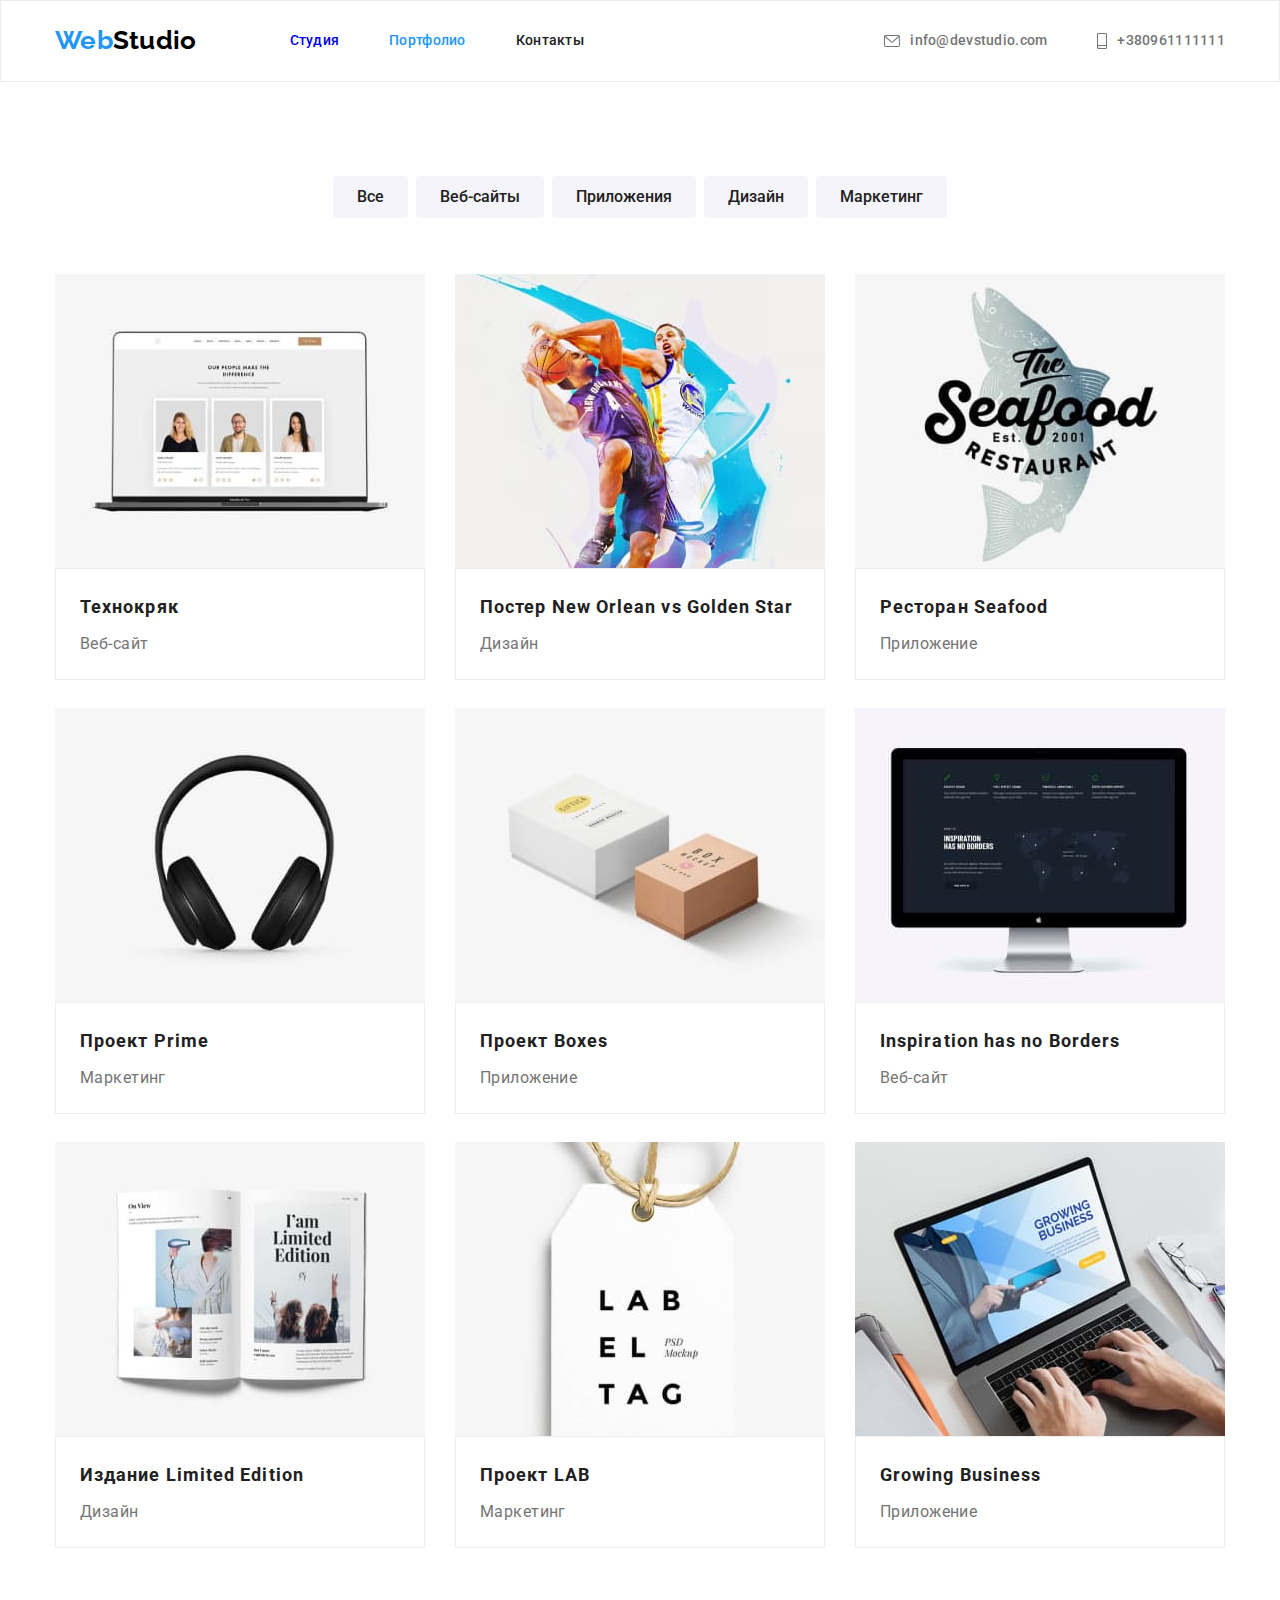
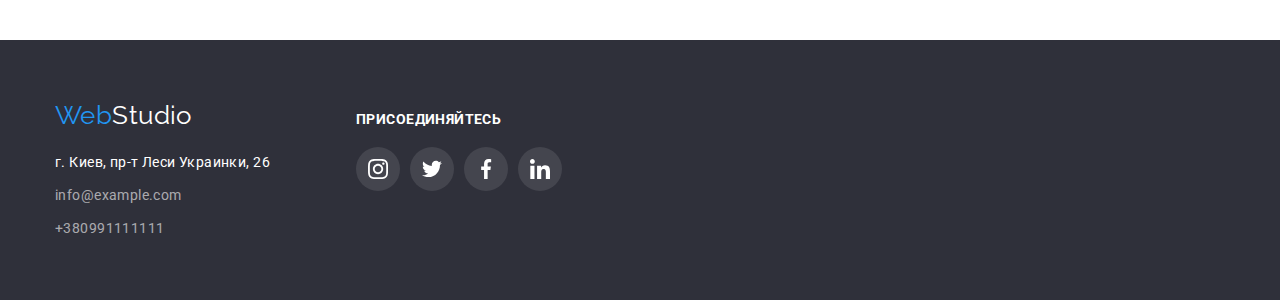
==== portfolio.html @ a189ec6f "1" ====
<!DOCTYPE html>
<html lang="en">

<head>
    <meta charset="UTF-8">
    <meta name="viewport" content="width=device-width, initial-scale=1.0">
    <title>Document</title>
    <link rel="stylesheet"
        href="https://cdnjs.cloudflare.com/ajax/libs/modern-normalize/1.0.0/modern-normalize.min.css">
    <link rel="preconnect" href="https://fonts.gstatic.com">
    <link
        href="https://fonts.googleapis.com/css2?family=Raleway:wght@700&family=Roboto:wght@400;500;700;900&display=swap"
        rel="stylesheet">
    <link href="./css/style.css" rel="stylesheet">
</head>

<body>
    <header>
        <div class="portfolio-header">
            <div class="contaner">

                <a class="logo" href="./index.html"><span class="logo-start">Web</span>Studio</a>
                <nav class="nav">
                    <ul class="nav-link">
                        <li class="item"><a href="./index.html">Студия</a></li>
                        <li class="item"><a href="./portfolio.html" class="current"> Портфолио</a></li>
                        <li class="item"><a href="">Контакты</a></li>
                    </ul>
                </nav>
                <ul class="contakt">
                    <li class="list"> <a class="contakt-link " href="mailto:info@devstudio.com">
                            <svg class="icon-mail" width="16px" height="12px">
                                <use href="./images/symbol-defs.svg#icon-envelope"></use>
                            </svg>info@devstudio.com</a></li>
                    <li class="list"><a class="contakt-link" href="tel:+380961111111">
                            <svg class="icon-tel" width="10px" height="16px">
                                <use href="./images/symbol-defs.svg#icon-smartphone"></use>
                            </svg> +380961111111</a></li>
                </ul>
            </div>
        </div>
    </header>
    <main>
        <!--список кнопок-->
        <section class="portfolio">
            <div class="contaner">
                <ul class="buttons-menu">
                    <li class="item"><button type="button" class="button">Все</button></li>
                    <li class="item"><button type="button" class="button">Веб-сайты</button></li>
                    <li class="item"><button type="button" class="button">Приложения</button></li>
                    <li class="item"><button type="button" class="button">Дизайн</button></li>
                    <li class="item"><button type="button" class="button">Маркетинг</button></li>
                </ul>
                <!--список картинок-->
                <ul class="flex-container">
                    <li class="list">
                        <a class="flex-item" href="#"> <img class="flex-img" src="./images/imgproject1.jpg"
                                alt="ноутбук с открытым веб-саайтом" >
                            <div class="title-box">
                                <h2 class="title-partfolio">Технокряк</h2>
                                <p class="text-partfolio"> Веб-сайт </p>
                                </div>
                            </a>
                    
                </li>
                    <li class="list">
                        <a class="flex-item" href="#"> <img class="flex-img" src="./images/imgproject2.jpg"
                                alt="два баскетболиста борятся за мяч">
                            <div class="title-box">
                                <h2 class="title-partfolio">Постер New Orlean vs Golden Star</h2>
                                <p class="text-partfolio">Дизайн</p>
                            </div>
                        </a>
                    </li>

                    <li class="list">
                        <a class="flex-item" href="#"> <img class="flex-img" src="./images/imgproject3.jpg"
                                alt="логотип ресторана seafood" >
                            <div class="title-box">
                                <h2 class="title-partfolio">Ресторан Seafood</h2>
                                <p class="text-partfolio">Приложение</p>
                            </div>
                        </a>
                    </li>
                    <li class="list">
                        <a class="flex-item" href="#"> <img class="flex-img" src="./images/imgprogect4.jpg" alt="Черные наушники">
                            <div class="title-box">
                                <h2 class="title-partfolio">Проект Prime</h2>
                                <p class="text-partfolio">Маркетинг</p>
                            </div>
                        </a>
                    </li>

                    <li class="list">
                        <a class="flex-item" href="#"> <img class="flex-img" src="./images/imgprogect5.jpg" alt="две коробки">
                            <div class="title-box">
                                <h2 class="title-partfolio">Проект Boxes</h2>
                                <p class="text-partfolio">Приложение</p>
                            </div>
                        </a>
                    </li>

                    <li class="list">
                        <a class="flex-item" href="#"> <img class="flex-img" src="./images/imgprogect6.jpg"
                                alt="монитор с открытым веб-сайтом">
                            <div class="title-box">
                                <h2 class="title-partfolio">Inspiration has no Borders</h2>
                                <p class="text-partfolio">Веб-сайт</p>
                            </div>
                        </a>
                    </li>

                    <li class="list">
                        <a class="flex-item" href="#"> <img class="flex-img" src="./images/imgprogect7.jpg"
                                alt="раскрытая книга по дизайну">
                            <div class="title-box">
                                <h2 class="title-partfolio">Издание Limited Edition</h2>
                                <p class="text-partfolio">Дизайн</p>
                            </div>
                        </a>
                    </li>

                    <li class="list">
                        <a class="flex-item" href="#"> <img class="flex-img" src="./images/imgprogect8.jpg"
                                alt="бирка с рекламой Lub">
                            <div class="title-box">
                                <h2 class="title-partfolio">Проект LAB</h2>
                                <p class="text-partfolio">Маркетинг</p>
                            </div>
                        </a>
                    </li>

                    <li class="list">
                        <a class="flex-item" href="#"><img class="flex-img" src="./images/imgprogect9.jpg"
                                alt="работающий человек за ноутбуком">
                            <div class="title-box">
                                <h2 class="title-partfolio">Growing Business</h2>
                                <p class="text-partfolio">Приложение</p>
                            </div>
                        </a>
                    </li>
                </ul>
            </div>
        </section>
    </main>
    <!-- подвал -->
    <footer class="footer">
        <div class="contaner ">
            <div class="item">
                <div class="footer-box">
                    <a class="logo-footer" href="/index.html"> <span class="logo-start">Web</span>Studio</a>
                </div>
                <address>
                    <ul class="address-list">
                        <li class="item"> г. Киев, пр-т Леси Украинки, 26 </li>
                        <li class="item"><a class="address-link" href="mailto:info@example.com">info@example.com</a>
                        </li>
                        <li class="item"><a class="address-link" href="tel:+380991111111">+380991111111</a></li>
                    </ul>
                </address>
            </div>
    
            <div class="container-social">
                <p class="footer-title">Присоединяйтесь</p>
                <ul class="master-social">
                    <li class="link"><a class="master-link social" href="">
                            <svg class="master-item">
                                <use href="./images/symbol-defs.svg#icon-instagram"></use>
                            </svg></a>
                    </li>
                    <li class="link"><a class="master-link social" href="">
                            <svg class="master-item">
                                <use class="item" href="./images/symbol-defs.svg#icon-twitter"></use>
                            </svg></a>
                    </li>
                    <li class="link"><a class="master-link social" href="">
                            <svg class="master-item">
                                <use href="./images/symbol-defs.svg#icon-facebook"></use>
                            </svg></a>
                    </li>
                    <li class="link"><a class="master-link social" href="">
                            <svg class="master-item">
                                <use href="./images/symbol-defs.svg#icon-linkedin"></use>
                            </svg></a>
                    </li>
                </ul>
            </div>
        </div>
    </footer>

</body>

</html>
---- css/style.css ----
:root {
  --primery-text-color: #212121;
  --dark-background-color: #2f303a;
  --lite-background-color: #f5f4fa;
  --secondary-text-color: #757575;
  --accent-color: #2196f3;
  --secondary-accent-color: #ffffff;
  --logo-head-color: #000000;
  --footer-contacts: rgba(255, 255, 255, 0.6);
  --new-background-color: #c4c4c4;
  --icon-color: #afb1b8;
}
h1,
h2,
h3 {
  margin-left: 0;
  margin-right: 0;
  margin-top: 0;
  margin-bottom: 0;
}
p {
  margin: 0;
}
ul {
  margin-top: 0;
  margin-bottom: 0;
  margin-right: 0;
  padding-left: 0;
}
body {
  margin-right: 0;
  background-color: var(--secondary-accent-color);
  color: var(--primery-text-color);
  font-family: "Roboto", sans-serif;
  font-weight: 400;
  font-size: 14px;
  letter-spacing: 0.03em;
}
header {
  font-weight: 500;
  line-height: 1.14;
  letter-spacing: 0.02em;
}
li {
  list-style: none;
}
a {
  text-decoration: none;
}
address {
  display: flex;
  flex-direction: column;
  width: 231px;
  color: var(--secondary-accent-color);
  line-height: 1.7;
  font-style: normal;
  width: 231px;
}
.visually-hidden {
  position: absolute;
  clip: rect(0 0 0 0);
  width: 1px;
  height: 1px;
  margin: -1px;
}
/* header */
.contaner {
  width: 1200px;
  margin-right: auto;
  margin-left: auto;
  padding: 0px 15px;
}
header .contaner {
  display: flex;
  align-items: center;
}

.logo {
  padding-top: 24px;
  padding-bottom: 25px;
  margin-right: 93px;
  color: var(--logo-head-color);
  font-family: "Raleway", sans-serif;
  font-weight: 700;
  font-size: 26px;
  line-height: 1.2;
}
.logo-start {
  color: var(--accent-color);
}

.nav-link {
  color: var(--primery-text-color);
  display: flex;
  padding-top: 32px;
  padding-bottom: 32px;
}
.nav-link .item:not(:last-child) {
  margin-right: 50px;
}
.nav-link :visited {
  color: var(--primery-text-color);
}
.nav-link .current {
  color: var(--accent-color);
}
.nav-link :hover,
.nav-link :focus {
  color: var(--accent-color);
  outline: none;
}
.contakt {
  display: flex;
  margin-left: auto;
  padding-top: 32px;
  padding-bottom: 32px;
}
.contakt .list + .list {
  margin-left: 50px;
}
.contakt-link {
  color: var(--secondary-text-color);
  display: flex;
  align-items: center;
}
.contakt-link:hover,
.contakt-link:focus {
  color: var(--accent-color);
  outline: none;
}
.icon-mail {
  width: 16px;
  height: 12px;
  margin-right: 10px;
  fill: currentColor;
}
.icon-tel {
  width: 10px;
  height: 16px;
  margin-right: 10px;
  fill: currentColor;
}

/**hero**/

.overlay {
  max-width: 1600px;

  margin: auto;

  background-repeat: no-repeat;
  background-size: cover;
}
.hero .overlay {
  height: 600px;
  background-image: linear-gradient(
      to right,
      rgba(47, 48, 58, 0.4),
      rgba(47, 48, 58, 0.4)
    ),
    url(../images/hero.jpg);
  padding-top: 200px;
  background-position: center;
}
.hero {
  display: block;
  color: var(--secondary-accent-color);
  text-align: center;
  font-weight: 400;
}
.hero.section {
  background-color: var(--dark-background-color);
  padding: 0;
}
.hero .title-section {
  padding: 0;
  background: var(--new-background-color);
}
.title-hero {
  margin-right: auto;
  margin-left: auto;
  display: block;
  margin-bottom: 30px;
  width: 696px;
  font-weight: 900;
  font-size: 44px;
  line-height: 1.36;
  letter-spacing: 0.06em;
  text-transform: uppercase;
  text-align: center;
}
.title-button {
  padding: 10px 32px;
  border-radius: 4px;
  border-color: var(--accent-color);
  background-color: var(--accent-color);
  color: var(--secondary-accent-color);
  cursor: pointer;
  font-weight: 700;
  font-size: 16px;
  line-height: 1.88;
  align-items: center;
  letter-spacing: 0.06em;
}
/* секция преимущество */
.details {
  padding: 94px 0px;
}
.details-icon {
  width: 70px;
  height: 70px;
  align-items: center;
  justify-content: center;
}
.list-details {
  display: flex;
}
.list-details .item {
  width: 270px;
}
.list-details .item:not(:last-child) {
  margin-right: 30px;
}
.details-icon {
  content: "";
  width: 270px;
  height: 120px;
  display: flex;
  border-radius: 4px;
  background-color: var(--lite-background-color);
  margin-bottom: 30px;
  background-image: url(../images/symbol-defs.svg#);
}
.details-icon .icon {
  width: 70px;
  height: 70px;
}
/* activyty */
.activity {
  padding-bottom: 94px;
}
.activity-title {
  margin-bottom: 50px;
}
.title-section {
  font-weight: 700;
  font-size: 36px;
  line-height: 1.17;
  text-align: center;
  margin-bottom: 50px;
}

.activity-list {
  display: flex;
}
.activity-list .item:not(:last-child) {
  margin-right: 30px;
}
.title {
  margin-bottom: 10px;
  font-weight: 700;
  font-size: 14px;
  line-height: 1.14;
  text-transform: uppercase;
}
.text {
  color: var(--secondary-text-color);
  font-size: 14px;
  line-height: 1.7;
}

/* контакты команды */
.command {
  padding: 94px 0px;
  background: var(--lite-background-color);
  font-size: 16px;
  line-height: 1.19;
  text-align: center;
}
.command-title {
  margin-bottom: 50px;
}
.command-list {
  display: flex;
}
.command-list .item:not(:last-child) {
  margin-right: 30px;
}
.command-list .item {
  box-shadow: 0px 1px 3px rgba(0, 0, 0, 0.12), 0px 1px 1px rgba(0, 0, 0, 0.14),
    0px 2px 1px rgba(0, 0, 0, 0.2);
  display: block;
  border-radius: 0px 0px 4px 4px;
  width: 270px;
  padding-bottom: 30px;

  background-color: var(--secondary-accent-color);
}
.comand-box {
  display: block;
  border: 1px solid transparent;
  border-radius: 0px 0px 4px 4px;
  padding-top: 30px;
  margin-bottom: 16px;
}

.name {
  font-weight: 500;
  margin-bottom: 10px;
}
.position {
  color: var(--secondary-text-color);
}
.master-social {
  display: flex;
  justify-content: center;
  align-items: center;
}
.master-social .item-master:not(:last-child) {
  margin-right: 10px;
}
.master-item {
  width: 20px;
  height: 20px;
}
.master-link {
  display: inline-flex;
  justify-content: center;
  align-items: center;
  background-size: contain;
  background-color: rgba(255, 255, 255, 0.1);
  fill: var(--icon-color);
  border-radius: 50%;
  width: 44px;
  height: 44px;
}
.master-link:focus,
.master-link:hover {
  background-color: var(--accent-color);
  fill: var(--secondary-accent-color);
  outline: none;
}
.item-master {
  display: block;
  justify-content: center;
  align-items: center;
}
/* klient */
.client {
  padding-top: 94px;
  padding-bottom: 94px;
}
.client-list {
  display: flex;
  margin: 0;
  padding: 0;
}
.client-list .client-item {
  width: 170px;
  height: 90px;
}

.client-item:not(:last-child) {
  margin-right: 30px;
}
.client-link {
  display: flex;
  justify-content: center;
  align-items: center;
  width: 100%;
  height: 100%;
  color: var(--icon-color);
  border-radius: 4px;
  border: 1px solid var(--icon-color);
}
.client-link:focus,
.client-link:hover {
  color: var(--accent-color);
  border: 1px solid var(--accent-color);
  outline: none;
}
.client-icon {
  fill: currentColor;
}
/*footer*/
.footer {
  display: block;
  background-color: var(--dark-background-color);
  text-decoration: none;
  padding: 60px 0px;
}
.footer .contaner {
  display: flex;

  align-items: baseline;
}
.logo-footer {
  color: var(--secondary-accent-color);
  font-family: "Raleway", sans-serif;
  font-size: 26px;
  line-height: 1.2;
}
.footer-box .logo-footer {
  display: block;
}
.footer-box {
  margin-bottom: 20px;
}
.address-list {
  display: inline-block;
}
.container-social {
  display: block;
  width: 206px;
  height: 80px;
  align-items: baseline;
  margin-left: 70px;
}
.footer-title {
  font-family: "Roboto";
  font-weight: 700;
  font-size: 14px;

  letter-spacing: 0.03em;
  text-transform: uppercase;
  color: #fff;
  margin-bottom: 20px;
  margin-top: 0;
}
.master-social .link:not(:last-child) {
  margin-right: 10px;
}
.social .master-item {
  fill: #fff;
}

.address-link {
  color: var(--footer-contacts);
}
.address-link:hover,
.address-link:focus {
  color: var(--accent-color);
  outline: none;
}
address .item:not(:last-child) {
  margin-bottom: 9px;
}
/* portfolio */
.portfolio {
  display: block;
  padding-bottom: 94px;
  padding-top: 94px;
}
.portfolio-header {
  border: 1px solid #ececec;
}
/* список кнопок портфолио*/
.buttons-menu {
  display: flex;
  justify-content: center;
  align-items: center;
  margin-bottom: 56px;
}
.buttons-menu .item:not(:last-child) {
  margin-right: 8px;
}
.button {
  padding: 6px 22px;
  border-radius: 4px;
  border-color: transparent;
  outline: transparent;
  cursor: pointer;
  color: var(--primery-text-color);
  background-color: var(--lite-background-color);
  font-weight: 500;
  font-size: 16px;
  line-height: 1.6;
  text-align: center;
}
.button:hover,
.button:focus {
  color: var(--secondary-accent-color);
  background-color: var(--accent-color);
  outline: none;
}
/* таблица картинок портфолио*/
.flex-container {
  display: flex;
  flex-wrap: wrap;
}
.flex-container .list:not(:nth-child(3n)) {
  margin-right: 30px;
}
.flex-container .list:not(:nth-last-child(-n + 3)) {
  margin-bottom: 30px;
}

.flex-container .list {
  display: block;
}
.flex-item {
  display: block;
  width: 370px;
  height: 404px;
}
.flex-item:focus,
.flex-item:hover {
  box-shadow: 0px 1px 1px rgba(0, 0, 0, 0.12), 0px 4px 4px rgba(0, 0, 0, 0.06),
    1px 4px 6px rgba(0, 0, 0, 0.16);
  display: block;
  outline: none;
}

.title-box {
  display: block;
  padding: 20px 24px;
  border: 1px solid #eeeeee;
}
.flex-img {
  display: block;
}
.title-partfolio {
  margin-bottom: 4px;
  font-weight: 700;
  font-size: 18px;
  line-height: 2;
  letter-spacing: 0.06em;
  color: var(--primery-text-color);
}
.text-partfolio {
  color: var(--secondary-text-color);
  font-weight: 400;
  font-size: 16px;
  line-height: 1.9;
}

/* афаф */
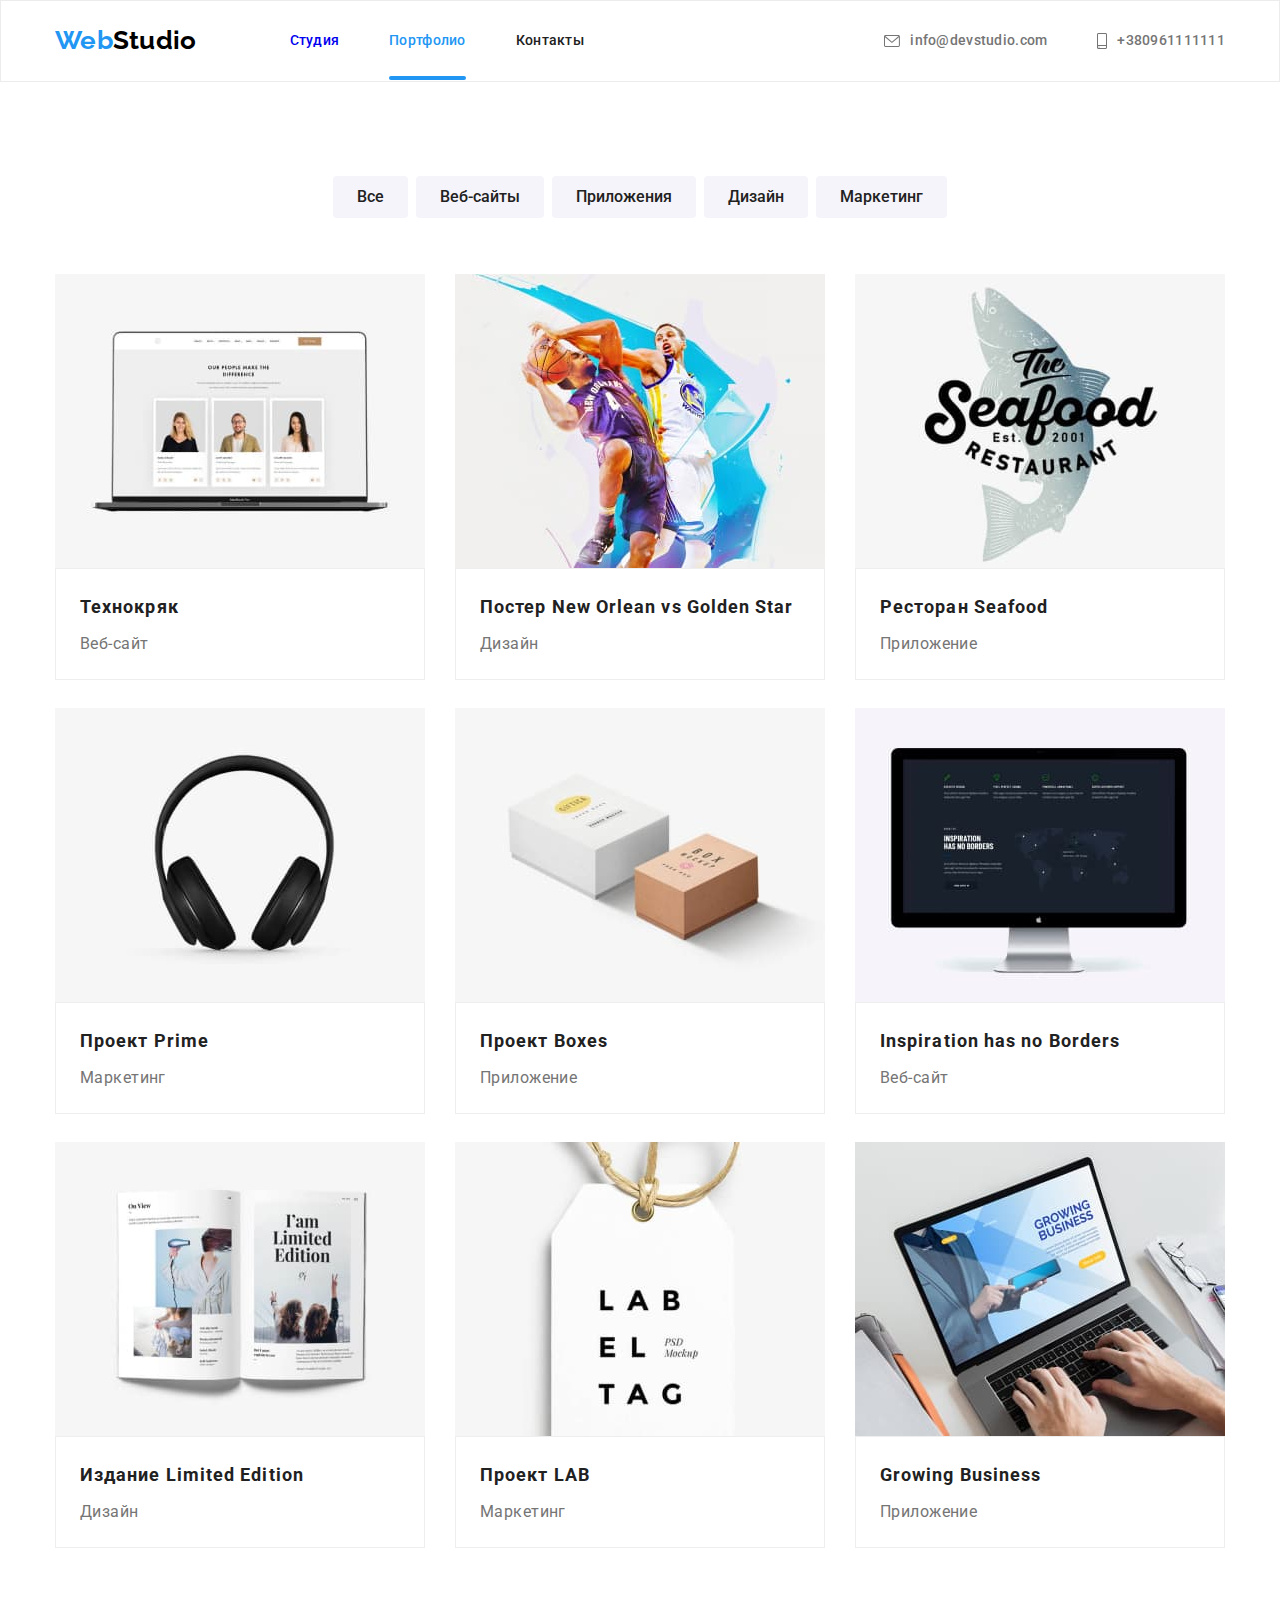
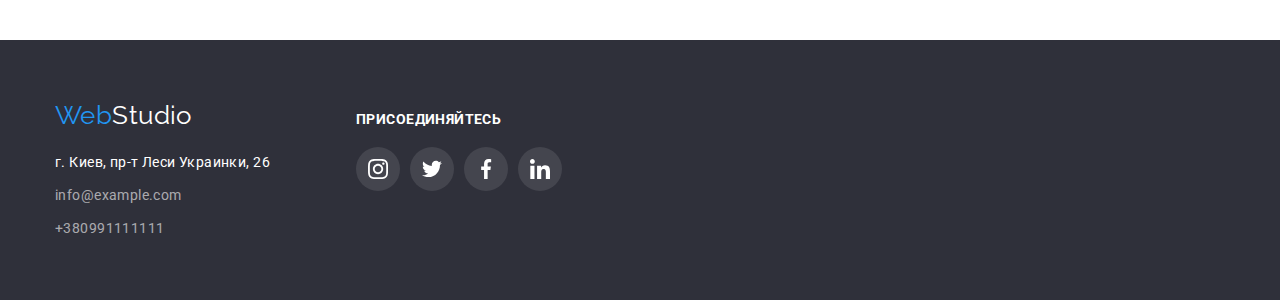
==== commit 114445a6: "хедер готово подчеркивание" ====
--- a/portfolio.html
+++ b/portfolio.html
@@ -22,9 +22,9 @@
                 <a class="logo" href="./index.html"><span class="logo-start">Web</span>Studio</a>
                 <nav class="nav">
                     <ul class="nav-link">
-                        <li class="item"><a href="./index.html">Студия</a></li>
-                        <li class="item"><a href="./portfolio.html" class="current"> Портфолио</a></li>
-                        <li class="item"><a href="">Контакты</a></li>
+                        <li class="item"><a class="header-link" href="./index.html">Студия</a></li>
+                        <li class="item"><a class="current header-link" href="./portfolio.html" > Портфолио</a></li>
+                        <li class="item"><a class="header-link" href="">Контакты</a></li>
                     </ul>
                 </nav>
                 <ul class="contakt">
--- a/css/style.css
+++ b/css/style.css
@@ -139,6 +139,27 @@
   height: 16px;
   margin-right: 10px;
   fill: currentColor;
+}
+.header-link {
+  position: relative;
+}
+.header-link::after {
+  bottom: -32px;
+  left: 0;
+  position: absolute;
+  content: " ";
+  width: 100%;
+  height: 4px;
+  display: block;
+  border-radius: 2px;
+  background-color: var(--accent-color);
+  opacity: 0;
+  transition: opacity 250ms linear;
+}
+.current.header-link::after,
+.header-link:focus,
+.header-link:hover::after {
+  opacity: 1;
 }
 
 /**hero**/
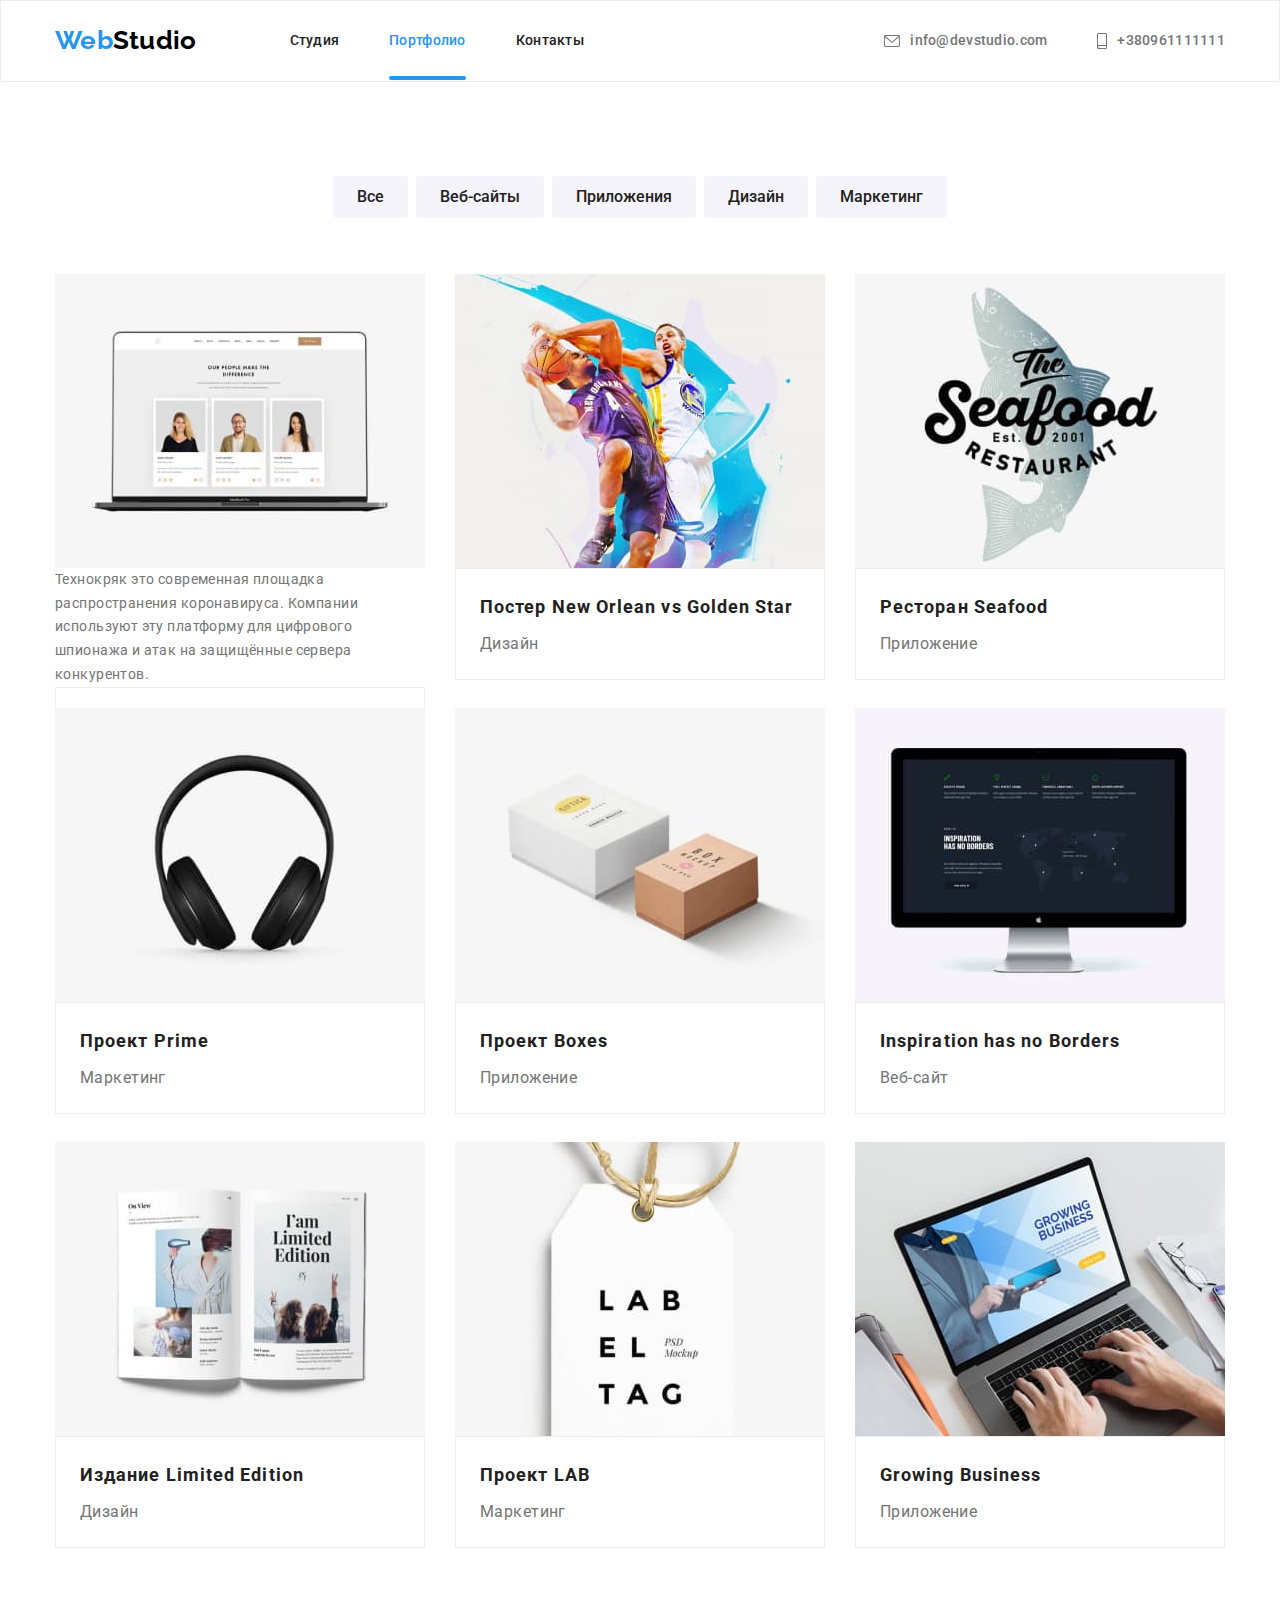
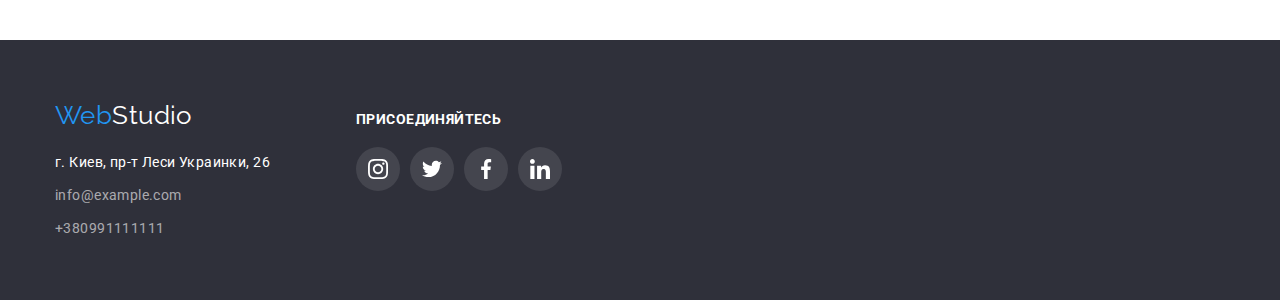
==== commit e851080b: "й" ====
--- a/portfolio.html
+++ b/portfolio.html
@@ -54,8 +54,13 @@
                 <!--список картинок-->
                 <ul class="flex-container">
                     <li class="list">
-                        <a class="flex-item" href="#"> <img class="flex-img" src="./images/imgproject1.jpg"
+                        <a class="flex-item" href="#">
+                            <div class="master-foto">
+                             <img class="flex-img" src="./images/imgproject1.jpg"
                                 alt="ноутбук с открытым веб-саайтом" >
+                                <div class="overlay"><p class="text">Технокряк это современная площадка распространения коронавируса. Компании используют эту платформу для цифрового
+                                шпионажа и атак на защищённые сервера конкурентов.</p></div>
+                            </div>
                             <div class="title-box">
                                 <h2 class="title-partfolio">Технокряк</h2>
                                 <p class="text-partfolio"> Веб-сайт </p>
@@ -64,8 +69,11 @@
                     
                 </li>
                     <li class="list">
-                        <a class="flex-item" href="#"> <img class="flex-img" src="./images/imgproject2.jpg"
+                        <a class="flex-item" href="#"> 
+                            <div class="master-foto"><img class="flex-img" src="./images/imgproject2.jpg"
                                 alt="два баскетболиста борятся за мяч">
+                                <div class="overlay"></div>
+                                </div>
                             <div class="title-box">
                                 <h2 class="title-partfolio">Постер New Orlean vs Golden Star</h2>
                                 <p class="text-partfolio">Дизайн</p>
@@ -74,8 +82,12 @@
                     </li>
 
                     <li class="list">
-                        <a class="flex-item" href="#"> <img class="flex-img" src="./images/imgproject3.jpg"
+                        <a class="flex-item" href="#">
+                            <div class="master-foto">
+                             <img class="flex-img" src="./images/imgproject3.jpg"
                                 alt="логотип ресторана seafood" >
+                                <div class="overlay"></div>
+                            </div>
                             <div class="title-box">
                                 <h2 class="title-partfolio">Ресторан Seafood</h2>
                                 <p class="text-partfolio">Приложение</p>
@@ -83,8 +95,12 @@
                         </a>
                     </li>
                     <li class="list">
-                        <a class="flex-item" href="#"> <img class="flex-img" src="./images/imgprogect4.jpg" alt="Черные наушники">
-                            <div class="title-box">
+                        <a class="flex-item" href="#">
+                            <div class="master-foto">
+                             <img class="flex-img" src="./images/imgprogect4.jpg" alt="Черные наушники">
+                            <div class="overlay"></div>
+                            </div>
+                             <div class="title-box">
                                 <h2 class="title-partfolio">Проект Prime</h2>
                                 <p class="text-partfolio">Маркетинг</p>
                             </div>
@@ -92,8 +108,12 @@
                     </li>
 
                     <li class="list">
-                        <a class="flex-item" href="#"> <img class="flex-img" src="./images/imgprogect5.jpg" alt="две коробки">
-                            <div class="title-box">
+                        <a class="flex-item" href="#">
+                            <div class="master-foto">
+                             <img class="flex-img" src="./images/imgprogect5.jpg" alt="две коробки">
+                            <div class="overlay"></div>
+                            </div>
+                             <div class="title-box">
                                 <h2 class="title-partfolio">Проект Boxes</h2>
                                 <p class="text-partfolio">Приложение</p>
                             </div>
@@ -101,8 +121,12 @@
                     </li>
 
                     <li class="list">
-                        <a class="flex-item" href="#"> <img class="flex-img" src="./images/imgprogect6.jpg"
+                        <a class="flex-item" href="#">
+                            <div class="master-foto">
+                             <img class="flex-img" src="./images/imgprogect6.jpg"
                                 alt="монитор с открытым веб-сайтом">
+                            <div class="overlay"></div>
+                            </div>
                             <div class="title-box">
                                 <h2 class="title-partfolio">Inspiration has no Borders</h2>
                                 <p class="text-partfolio">Веб-сайт</p>
@@ -111,8 +135,12 @@
                     </li>
 
                     <li class="list">
-                        <a class="flex-item" href="#"> <img class="flex-img" src="./images/imgprogect7.jpg"
+                        <a class="flex-item" href="#">
+                            <div class="master-foto">
+                             <img class="flex-img" src="./images/imgprogect7.jpg"
                                 alt="раскрытая книга по дизайну">
+                            <div class="overlay"></div>
+                            </div>
                             <div class="title-box">
                                 <h2 class="title-partfolio">Издание Limited Edition</h2>
                                 <p class="text-partfolio">Дизайн</p>
@@ -121,8 +149,12 @@
                     </li>
 
                     <li class="list">
-                        <a class="flex-item" href="#"> <img class="flex-img" src="./images/imgprogect8.jpg"
+                        <a class="flex-item" href="#">
+                            <div class="master-foto">
+                             <img class="flex-img" src="./images/imgprogect8.jpg"
                                 alt="бирка с рекламой Lub">
+                            <div class="overlay"></div>
+                            </div>
                             <div class="title-box">
                                 <h2 class="title-partfolio">Проект LAB</h2>
                                 <p class="text-partfolio">Маркетинг</p>
@@ -131,8 +163,12 @@
                     </li>
 
                     <li class="list">
-                        <a class="flex-item" href="#"><img class="flex-img" src="./images/imgprogect9.jpg"
+                        <a class="flex-item" href="#">
+                            <div class="master-foto">
+                            <img class="flex-img" src="./images/imgprogect9.jpg"
                                 alt="работающий человек за ноутбуком">
+                            <div class="overlay"></div>
+                            </div>
                             <div class="title-box">
                                 <h2 class="title-partfolio">Growing Business</h2>
                                 <p class="text-partfolio">Приложение</p>
--- a/css/style.css
+++ b/css/style.css
@@ -9,6 +9,9 @@
   --footer-contacts: rgba(255, 255, 255, 0.6);
   --new-background-color: #c4c4c4;
   --icon-color: #afb1b8;
+
+  --animation-duration: 250ms;
+  --animation-type: linear;
 }
 h1,
 h2,
@@ -90,10 +93,7 @@
 }
 
 .nav-link {
-  color: var(--primery-text-color);
-  display: flex;
-  padding-top: 32px;
-  padding-bottom: 32px;
+  display: flex;
 }
 .nav-link .item:not(:last-child) {
   margin-right: 50px;
@@ -108,25 +108,27 @@
 .nav-link :focus {
   color: var(--accent-color);
   outline: none;
+  transition: color var(--animation-duration) var(--animation-type);
 }
 .contakt {
   display: flex;
   margin-left: auto;
+}
+.contakt .list + .list {
+  margin-left: 50px;
+}
+.contakt-link {
+  color: var(--secondary-text-color);
+  display: flex;
+  align-items: center;
   padding-top: 32px;
   padding-bottom: 32px;
-}
-.contakt .list + .list {
-  margin-left: 50px;
-}
-.contakt-link {
-  color: var(--secondary-text-color);
-  display: flex;
-  align-items: center;
 }
 .contakt-link:hover,
 .contakt-link:focus {
   color: var(--accent-color);
   outline: none;
+  transition: color var(--animation-duration) var(--animation-type);
 }
 .icon-mail {
   width: 16px;
@@ -142,9 +144,12 @@
 }
 .header-link {
   position: relative;
+  padding-top: 32px;
+  padding-bottom: 32px;
+  color: var(--primery-text-color);
 }
 .header-link::after {
-  bottom: -32px;
+  bottom: 0;
   left: 0;
   position: absolute;
   content: " ";
@@ -154,12 +159,13 @@
   border-radius: 2px;
   background-color: var(--accent-color);
   opacity: 0;
-  transition: opacity 250ms linear;
+  transition: opacity var(--animation-duration) var(--animation-type);
 }
 .current.header-link::after,
-.header-link:focus,
+.header-link:focus::after,
 .header-link:hover::after {
   opacity: 1;
+  outline: none;
 }
 
 /**hero**/
@@ -360,6 +366,7 @@
   background-color: var(--accent-color);
   fill: var(--secondary-accent-color);
   outline: none;
+  transition: color var(--animation-duration) var(--animation-type);
 }
 .item-master {
   display: block;
@@ -399,6 +406,7 @@
   color: var(--accent-color);
   border: 1px solid var(--accent-color);
   outline: none;
+  transition: color var(--animation-duration) var(--animation-type);
 }
 .client-icon {
   fill: currentColor;
@@ -462,6 +470,7 @@
 .address-link:focus {
   color: var(--accent-color);
   outline: none;
+  transition: color var(--animation-duration) var(--animation-type);
 }
 address .item:not(:last-child) {
   margin-bottom: 9px;
@@ -503,6 +512,7 @@
   color: var(--secondary-accent-color);
   background-color: var(--accent-color);
   outline: none;
+  transition: color var(--animation-duration) var(--animation-type);
 }
 /* таблица картинок портфолио*/
 .flex-container {
@@ -516,8 +526,8 @@
   margin-bottom: 30px;
 }
 
-.flex-container .list {
-  display: block;
+.flex-container .list:hover {
+  transform: translateY(0);
 }
 .flex-item {
   display: block;
@@ -530,6 +540,34 @@
     1px 4px 6px rgba(0, 0, 0, 0.16);
   display: block;
   outline: none;
+  transition: box-shadow var(--animation-duration) var(--animation-type);
+}
+.master-foto {
+  position: relative;
+  overflow: hidden;
+}
+.flex-item:hover .overlay {
+  transform: translateY(0);
+}
+.master-foto.overlay {
+  left: 0;
+  top: 0;
+  position: absolute;
+  width: 100%;
+  height: 100%;
+  background-color: rgba(33, 150, 243, 0.9);
+
+  transform: translateY(100%);
+}
+.overlay.text {
+  font-family: "Roboto";
+  font-style: normal;
+  font-weight: normal;
+  font-size: 18px;
+  line-height: 1.56px;
+  letter-spacing: 0.03em;
+
+  color: #ffffff;
 }
 
 .title-box {
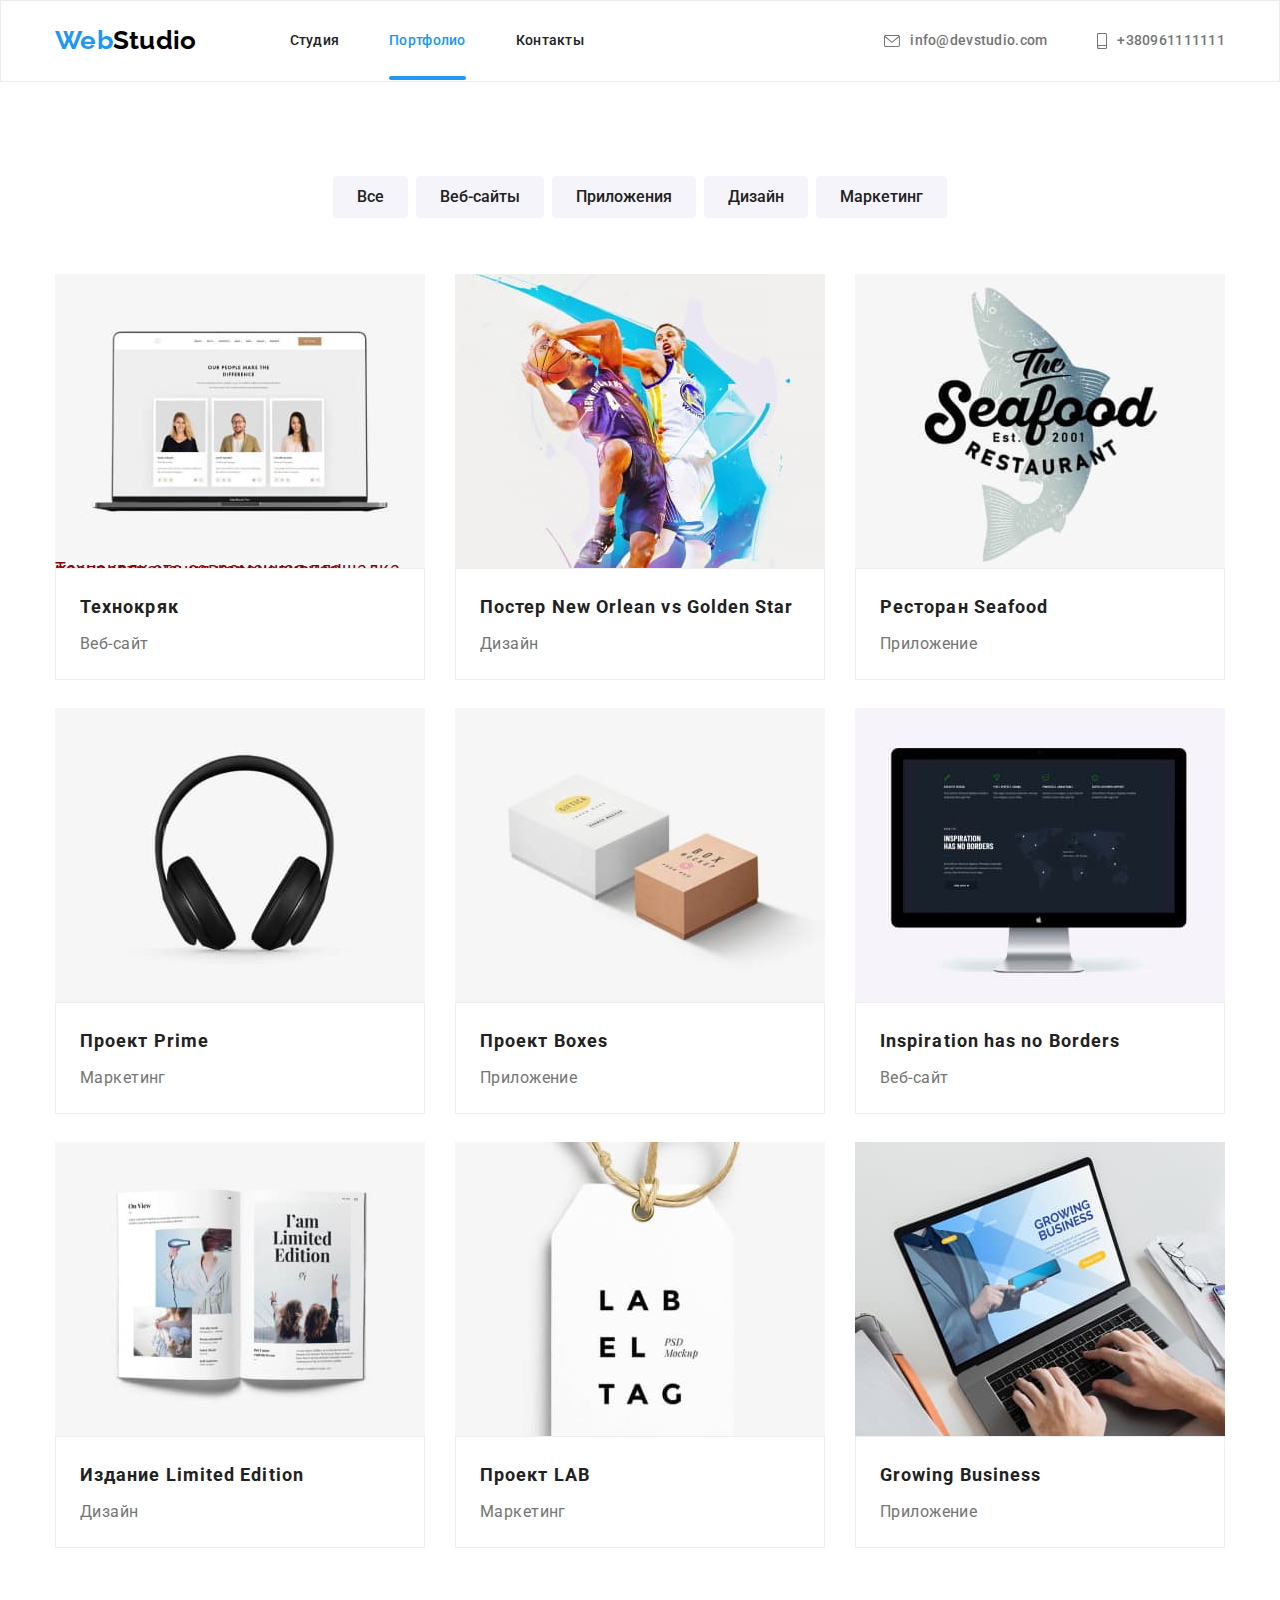
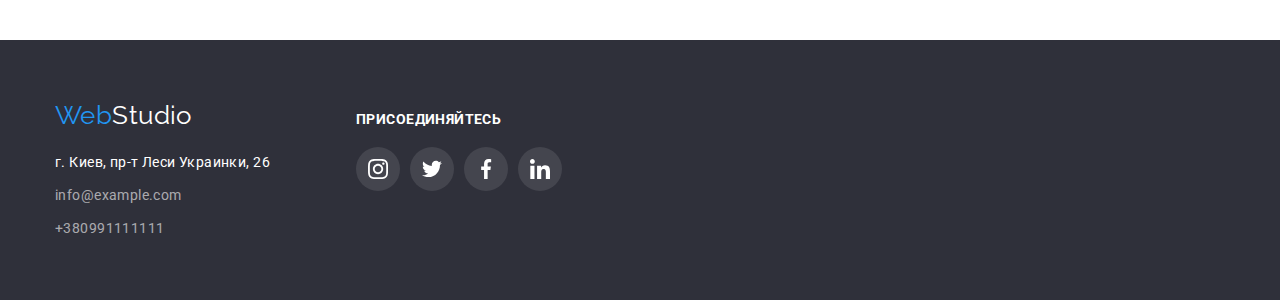
==== commit 02b251f8: "портфолио анимация" ====
--- a/portfolio.html
+++ b/portfolio.html
@@ -58,7 +58,7 @@
                             <div class="master-foto">
                              <img class="flex-img" src="./images/imgproject1.jpg"
                                 alt="ноутбук с открытым веб-саайтом" >
-                                <div class="overlay"><p class="text">Технокряк это современная площадка распространения коронавируса. Компании используют эту платформу для цифрового
+                                <div class="flex-overlay"><p class="flex-text">Технокряк это современная площадка распространения коронавируса. Компании используют эту платформу для цифрового
                                 шпионажа и атак на защищённые сервера конкурентов.</p></div>
                             </div>
                             <div class="title-box">
@@ -72,7 +72,7 @@
                         <a class="flex-item" href="#"> 
                             <div class="master-foto"><img class="flex-img" src="./images/imgproject2.jpg"
                                 alt="два баскетболиста борятся за мяч">
-                                <div class="overlay"></div>
+                                <div class="flex-overlay"></div>
                                 </div>
                             <div class="title-box">
                                 <h2 class="title-partfolio">Постер New Orlean vs Golden Star</h2>
@@ -86,7 +86,7 @@
                             <div class="master-foto">
                              <img class="flex-img" src="./images/imgproject3.jpg"
                                 alt="логотип ресторана seafood" >
-                                <div class="overlay"></div>
+                                <div class="flex-overlay"></div>
                             </div>
                             <div class="title-box">
                                 <h2 class="title-partfolio">Ресторан Seafood</h2>
@@ -98,7 +98,7 @@
                         <a class="flex-item" href="#">
                             <div class="master-foto">
                              <img class="flex-img" src="./images/imgprogect4.jpg" alt="Черные наушники">
-                            <div class="overlay"></div>
+                            <div class="flex-overlay"></div>
                             </div>
                              <div class="title-box">
                                 <h2 class="title-partfolio">Проект Prime</h2>
@@ -111,7 +111,7 @@
                         <a class="flex-item" href="#">
                             <div class="master-foto">
                              <img class="flex-img" src="./images/imgprogect5.jpg" alt="две коробки">
-                            <div class="overlay"></div>
+                            <div class="flex-overlay"></div>
                             </div>
                              <div class="title-box">
                                 <h2 class="title-partfolio">Проект Boxes</h2>
@@ -125,7 +125,7 @@
                             <div class="master-foto">
                              <img class="flex-img" src="./images/imgprogect6.jpg"
                                 alt="монитор с открытым веб-сайтом">
-                            <div class="overlay"></div>
+                            <div class="flex-overlay"></div>
                             </div>
                             <div class="title-box">
                                 <h2 class="title-partfolio">Inspiration has no Borders</h2>
@@ -139,7 +139,7 @@
                             <div class="master-foto">
                              <img class="flex-img" src="./images/imgprogect7.jpg"
                                 alt="раскрытая книга по дизайну">
-                            <div class="overlay"></div>
+                            <div class="flex-overlay"></div>
                             </div>
                             <div class="title-box">
                                 <h2 class="title-partfolio">Издание Limited Edition</h2>
@@ -153,7 +153,7 @@
                             <div class="master-foto">
                              <img class="flex-img" src="./images/imgprogect8.jpg"
                                 alt="бирка с рекламой Lub">
-                            <div class="overlay"></div>
+                            <div class="flex-overlay"></div>
                             </div>
                             <div class="title-box">
                                 <h2 class="title-partfolio">Проект LAB</h2>
@@ -167,7 +167,7 @@
                             <div class="master-foto">
                             <img class="flex-img" src="./images/imgprogect9.jpg"
                                 alt="работающий человек за ноутбуком">
-                            <div class="overlay"></div>
+                            <div class="flex-overlay"></div>
                             </div>
                             <div class="title-box">
                                 <h2 class="title-partfolio">Growing Business</h2>
--- a/css/style.css
+++ b/css/style.css
@@ -546,10 +546,15 @@
   position: relative;
   overflow: hidden;
 }
-.flex-item:hover .overlay {
+.flex-item:hover .flex-overlay {
   transform: translateY(0);
 }
-.master-foto.overlay {
+.flex-img {
+  position: relative;
+  left: 0;
+  top: 0;
+}
+.flex-overlay {
   left: 0;
   top: 0;
   position: absolute;
@@ -558,8 +563,11 @@
   background-color: rgba(33, 150, 243, 0.9);
 
   transform: translateY(100%);
-}
-.overlay.text {
+  transition: transform var(--animation-duration) var(--animation-type);
+}
+.flex-text {
+  display: block;
+  position: absolute;
   font-family: "Roboto";
   font-style: normal;
   font-weight: normal;
@@ -567,7 +575,7 @@
   line-height: 1.56px;
   letter-spacing: 0.03em;
 
-  color: #ffffff;
+  color: #850505;
 }
 
 .title-box {
@@ -577,6 +585,7 @@
 }
 .flex-img {
   display: block;
+  position: relative;
 }
 .title-partfolio {
   margin-bottom: 4px;
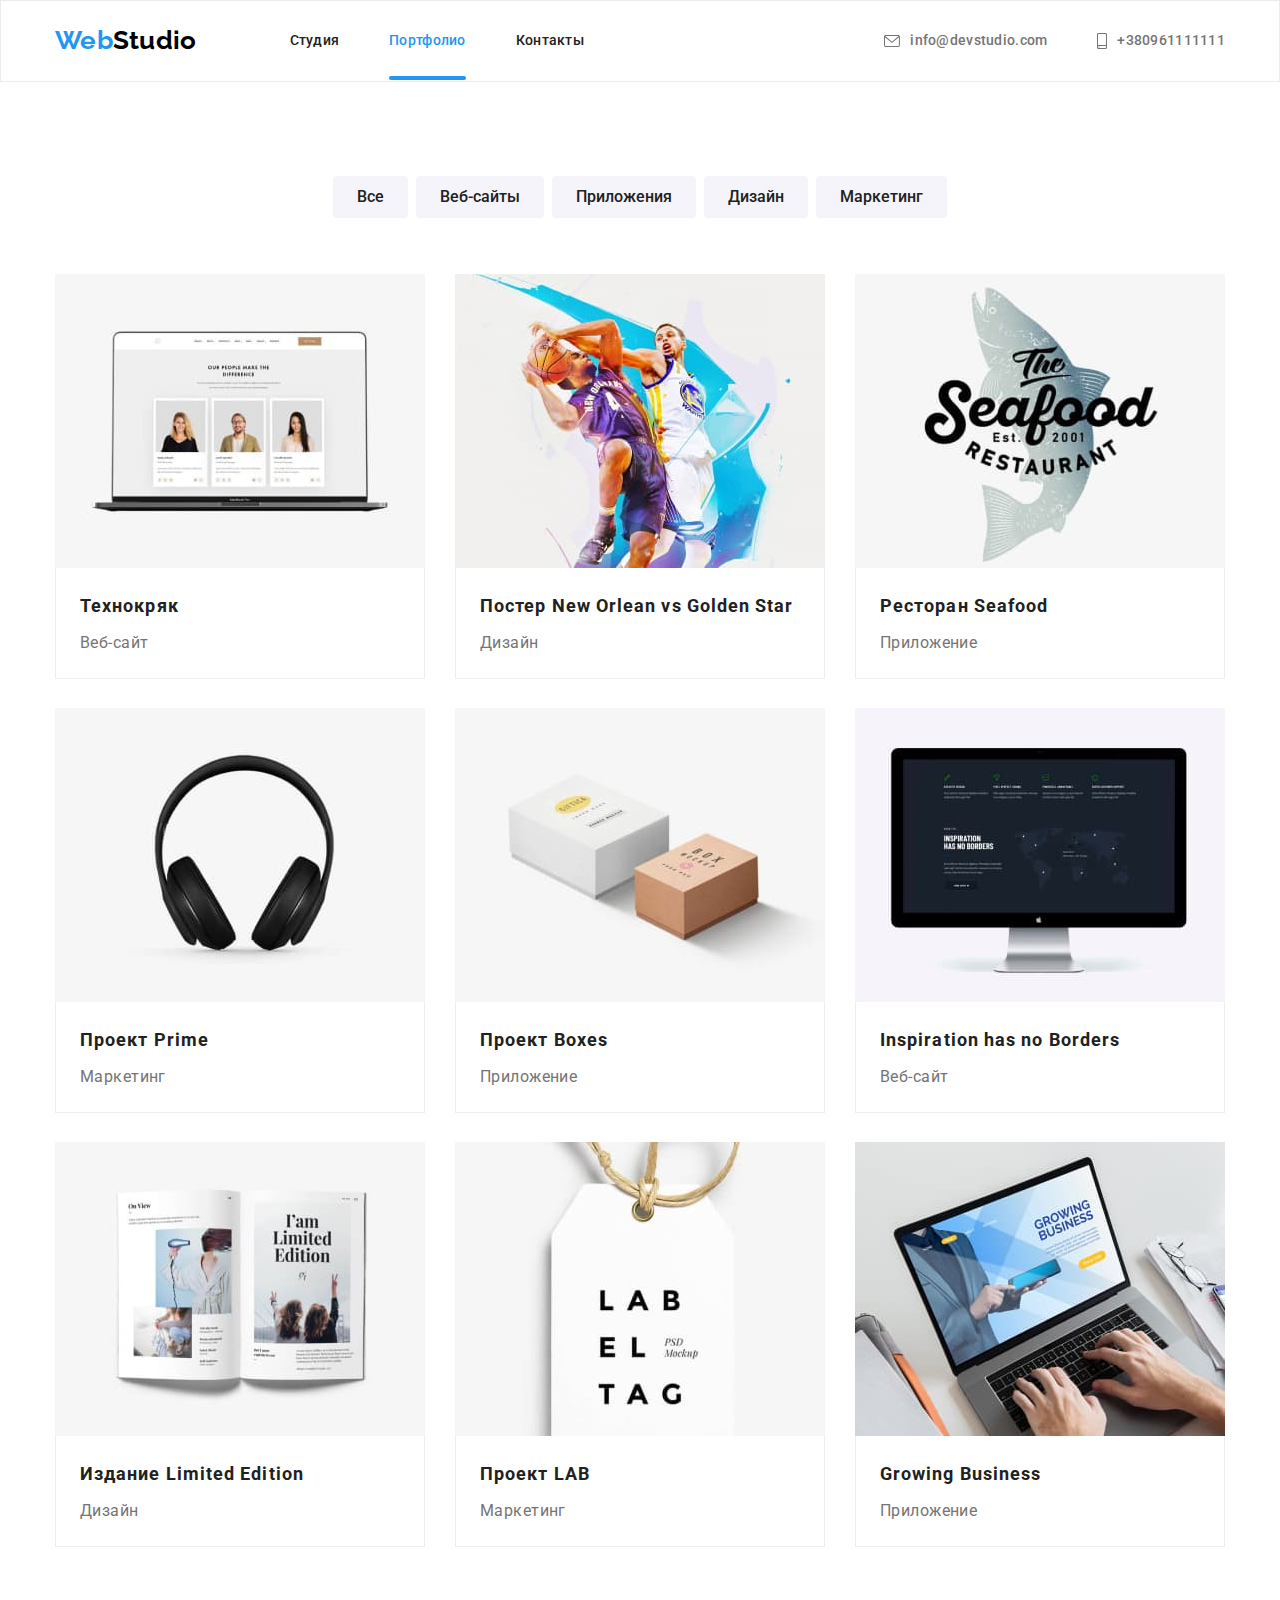
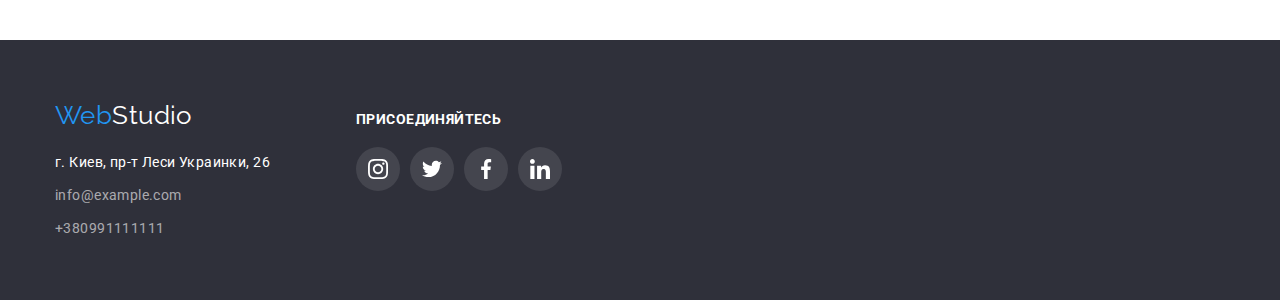
==== commit bc533add: "готово" ====
--- a/portfolio.html
+++ b/portfolio.html
@@ -72,7 +72,8 @@
                         <a class="flex-item" href="#"> 
                             <div class="master-foto"><img class="flex-img" src="./images/imgproject2.jpg"
                                 alt="два баскетболиста борятся за мяч">
-                                <div class="flex-overlay"></div>
+                                <div class="flex-overlay"><p class="flex-text">Технокряк это современная площадка распространения коронавируса. Компании используют эту платформу для цифрового
+                                шпионажа и атак на защищённые сервера конкурентов.</p></div>
                                 </div>
                             <div class="title-box">
                                 <h2 class="title-partfolio">Постер New Orlean vs Golden Star</h2>
@@ -86,7 +87,9 @@
                             <div class="master-foto">
                              <img class="flex-img" src="./images/imgproject3.jpg"
                                 alt="логотип ресторана seafood" >
-                                <div class="flex-overlay"></div>
+                                <div class="flex-overlay"><p class="flex-text">Технокряк это современная площадка распространения коронавируса. Компании используют эту платформу
+                                    для цифрового
+                                    шпионажа и атак на защищённые сервера конкурентов.</p></div>
                             </div>
                             <div class="title-box">
                                 <h2 class="title-partfolio">Ресторан Seafood</h2>
@@ -98,7 +101,9 @@
                         <a class="flex-item" href="#">
                             <div class="master-foto">
                              <img class="flex-img" src="./images/imgprogect4.jpg" alt="Черные наушники">
-                            <div class="flex-overlay"></div>
+                            <div class="flex-overlay"><p class="flex-text">Технокряк это современная площадка распространения коронавируса. Компании используют эту платформу
+                                для цифрового
+                                шпионажа и атак на защищённые сервера конкурентов.</p></div>
                             </div>
                              <div class="title-box">
                                 <h2 class="title-partfolio">Проект Prime</h2>
@@ -111,7 +116,9 @@
                         <a class="flex-item" href="#">
                             <div class="master-foto">
                              <img class="flex-img" src="./images/imgprogect5.jpg" alt="две коробки">
-                            <div class="flex-overlay"></div>
+                            <div class="flex-overlay"><p class="flex-text">Технокряк это современная площадка распространения коронавируса. Компании используют эту платформу
+                                для цифрового
+                                шпионажа и атак на защищённые сервера конкурентов.</p></div>
                             </div>
                              <div class="title-box">
                                 <h2 class="title-partfolio">Проект Boxes</h2>
@@ -125,7 +132,9 @@
                             <div class="master-foto">
                              <img class="flex-img" src="./images/imgprogect6.jpg"
                                 alt="монитор с открытым веб-сайтом">
-                            <div class="flex-overlay"></div>
+                            <div class="flex-overlay"><p class="flex-text">Технокряк это современная площадка распространения коронавируса. Компании используют эту платформу
+                                для цифрового
+                                шпионажа и атак на защищённые сервера конкурентов.</p></div>
                             </div>
                             <div class="title-box">
                                 <h2 class="title-partfolio">Inspiration has no Borders</h2>
@@ -139,7 +148,9 @@
                             <div class="master-foto">
                              <img class="flex-img" src="./images/imgprogect7.jpg"
                                 alt="раскрытая книга по дизайну">
-                            <div class="flex-overlay"></div>
+                            <div class="flex-overlay"><p class="flex-text">Технокряк это современная площадка распространения коронавируса. Компании используют эту платформу
+                                для цифрового
+                                шпионажа и атак на защищённые сервера конкурентов.</p></div>
                             </div>
                             <div class="title-box">
                                 <h2 class="title-partfolio">Издание Limited Edition</h2>
@@ -153,7 +164,9 @@
                             <div class="master-foto">
                              <img class="flex-img" src="./images/imgprogect8.jpg"
                                 alt="бирка с рекламой Lub">
-                            <div class="flex-overlay"></div>
+                            <div class="flex-overlay"><p class="flex-text">Технокряк это современная площадка распространения коронавируса. Компании используют эту платформу
+                                для цифрового
+                                шпионажа и атак на защищённые сервера конкурентов.</p></div>
                             </div>
                             <div class="title-box">
                                 <h2 class="title-partfolio">Проект LAB</h2>
@@ -167,7 +180,9 @@
                             <div class="master-foto">
                             <img class="flex-img" src="./images/imgprogect9.jpg"
                                 alt="работающий человек за ноутбуком">
-                            <div class="flex-overlay"></div>
+                            <div class="flex-overlay"><p class="flex-text">Технокряк это современная площадка распространения коронавируса. Компании используют эту платформу
+                                для цифрового
+                                шпионажа и атак на защищённые сервера конкурентов.</p></div>
                             </div>
                             <div class="title-box">
                                 <h2 class="title-partfolio">Growing Business</h2>
--- a/css/style.css
+++ b/css/style.css
@@ -59,6 +59,9 @@
   font-style: normal;
   width: 231px;
 }
+img {
+  display: block;
+}
 .visually-hidden {
   position: absolute;
   clip: rect(0 0 0 0);
@@ -94,6 +97,9 @@
 
 .nav-link {
   display: flex;
+  transition-property: color;
+  transition-duration: 2500ms;
+  transition-timing-function: cubic-bezier(0.4, 0, 0.2, 1);
 }
 .nav-link .item:not(:last-child) {
   margin-right: 50px;
@@ -108,7 +114,6 @@
 .nav-link :focus {
   color: var(--accent-color);
   outline: none;
-  transition: color var(--animation-duration) var(--animation-type);
 }
 .contakt {
   display: flex;
@@ -123,12 +128,14 @@
   align-items: center;
   padding-top: 32px;
   padding-bottom: 32px;
+  transition-property: color;
+  transition-duration: 250ms;
+  transition-timing-function: cubic-bezier(0.4, 0, 0.2, 1);
 }
 .contakt-link:hover,
 .contakt-link:focus {
   color: var(--accent-color);
   outline: none;
-  transition: color var(--animation-duration) var(--animation-type);
 }
 .icon-mail {
   width: 16px;
@@ -147,6 +154,9 @@
   padding-top: 32px;
   padding-bottom: 32px;
   color: var(--primery-text-color);
+  transition-property: color;
+  transition-duration: 250ms;
+  transition-timing-function: cubic-bezier(0.4, 0, 0.2, 1);
 }
 .header-link::after {
   bottom: 0;
@@ -159,7 +169,9 @@
   border-radius: 2px;
   background-color: var(--accent-color);
   opacity: 0;
-  transition: opacity var(--animation-duration) var(--animation-type);
+  transition-property: opacity;
+  transition-duration: 250ms;
+  transition-timing-function: cubic-bezier(0.4, 0, 0.2, 1);
 }
 .current.header-link::after,
 .header-link:focus::after,
@@ -283,6 +295,34 @@
 .activity-list .item:not(:last-child) {
   margin-right: 30px;
 }
+.activity-list .item {
+  position: relative;
+}
+.image-overly {
+  position: absolute;
+  width: 370px;
+  height: 70px;
+  background: rgba(47, 48, 58, 0.8);
+  left: 0;
+  bottom: 0;
+  display: flex;
+  align-items: center;
+  justify-content: center;
+}
+.overly-title {
+  position: absolute;
+  right: ;
+  justify-content: center;
+  top: 50%;
+  font-style: normal;
+  font-weight: bold;
+  font-size: 14px;
+  line-height: 1.14px;
+  text-align: center;
+  letter-spacing: 0.03em;
+  text-transform: uppercase;
+  color: #ffffff;
+}
 .title {
   margin-bottom: 10px;
   font-weight: 700;
@@ -360,13 +400,15 @@
   border-radius: 50%;
   width: 44px;
   height: 44px;
+  transition-property: background-color;
+  transition-duration: 250ms;
+  transition-timing-function: cubic-bezier(0.4, 0, 0.2, 1);
 }
 .master-link:focus,
 .master-link:hover {
   background-color: var(--accent-color);
   fill: var(--secondary-accent-color);
   outline: none;
-  transition: color var(--animation-duration) var(--animation-type);
 }
 .item-master {
   display: block;
@@ -400,16 +442,18 @@
   color: var(--icon-color);
   border-radius: 4px;
   border: 1px solid var(--icon-color);
+  transition-property: color, border-color;
+  transition-duration: 250ms;
+  transition-timing-function: cubic-bezier(0.4, 0, 0.2, 1);
 }
 .client-link:focus,
 .client-link:hover {
   color: var(--accent-color);
   border: 1px solid var(--accent-color);
   outline: none;
-  transition: color var(--animation-duration) var(--animation-type);
 }
 .client-icon {
-  fill: currentColor;
+  fill: currentcolor;
 }
 /*footer*/
 .footer {
@@ -465,12 +509,14 @@
 
 .address-link {
   color: var(--footer-contacts);
+  transition-property: color;
+  transition-duration: 250ms;
+  transition-timing-function: cubic-bezier(0.4, 0, 0.2, 1);
 }
 .address-link:hover,
 .address-link:focus {
   color: var(--accent-color);
   outline: none;
-  transition: color var(--animation-duration) var(--animation-type);
 }
 address .item:not(:last-child) {
   margin-bottom: 9px;
@@ -506,13 +552,17 @@
   font-size: 16px;
   line-height: 1.6;
   text-align: center;
+  transition-property: color, background-color, box-shadow;
+  transition-duration: 250ms;
+  transition-timing-function: cubic-bezier(0.4, 0, 0.2, 1);
 }
 .button:hover,
 .button:focus {
   color: var(--secondary-accent-color);
   background-color: var(--accent-color);
   outline: none;
-  transition: color var(--animation-duration) var(--animation-type);
+  box-shadow: 0px 3px 1px rgba(0, 0, 0, 0.1), 0px 1px 2px rgba(0, 0, 0, 0.08),
+    0px 2px 2px rgba(0, 0, 0, 0.12);
 }
 /* таблица картинок портфолио*/
 .flex-container {
@@ -533,6 +583,9 @@
   display: block;
   width: 370px;
   height: 404px;
+  transition-property: box-shadow;
+  transition-duration: 250ms;
+  transition-timing-function: cubic-bezier(0.4, 0, 0.2, 1);
 }
 .flex-item:focus,
 .flex-item:hover {
@@ -540,7 +593,6 @@
     1px 4px 6px rgba(0, 0, 0, 0.16);
   display: block;
   outline: none;
-  transition: box-shadow var(--animation-duration) var(--animation-type);
 }
 .master-foto {
   position: relative;
@@ -563,25 +615,26 @@
   background-color: rgba(33, 150, 243, 0.9);
 
   transform: translateY(100%);
-  transition: transform var(--animation-duration) var(--animation-type);
+  transition: 250ms ease;
+  transition-timing-function: cubic-bezier(0.4, 0, 0.2, 1);
 }
 .flex-text {
-  display: block;
-  position: absolute;
-  font-family: "Roboto";
   font-style: normal;
   font-weight: normal;
   font-size: 18px;
-  line-height: 1.56px;
-  letter-spacing: 0.03em;
-
-  color: #850505;
+  line-height: 1.55;
+  color: #fff;
+  padding: 63px 24px;
+  width: 100%;
+  height: 100%;
+  position: absolute;
 }
 
 .title-box {
   display: block;
   padding: 20px 24px;
   border: 1px solid #eeeeee;
+  border-top: none;
 }
 .flex-img {
   display: block;
@@ -602,4 +655,43 @@
   line-height: 1.9;
 }
 
-/* афаф */
+/* modal */
+.backdrop {
+  position: fixed;
+  top: 0;
+  left: 0;
+  right: 0;
+  bottom: 0;
+  background-color: rgba(0, 0, 0, 0.2);
+  transition: opacity 250ms cubic-bezier(0.4, 0, 0.2, 1);
+}
+.modal {
+  position: absolute;
+  width: 528px;
+  height: 581px;
+  left: 50%;
+  top: 50%;
+  transform: translate(-50%, -50%);
+  background-color: #fff;
+  border-radius: 4px;
+  box-shadow: 0px 1px 3px rgba(0, 0, 0, 0.12), 0px 1px 1px rgba(0, 0, 0, 0.14),
+    0px 2px 1px rgba(0, 0, 0, 0.2);
+}
+.backdrop.is-hidden {
+  opacity: 0;
+  pointer-events: none;
+}
+.backdrop-button {
+  position: absolute;
+  right: 0px;
+  top: 0px;
+  margin-right: 8px;
+  margin-top: 8px;
+
+  border: 1px solid rgba(0, 0, 0, 0.1);
+  background-color: #fff;
+  border-radius: 50px;
+  width: 30px;
+  height: 30px;
+  cursor: pointer;
+}
